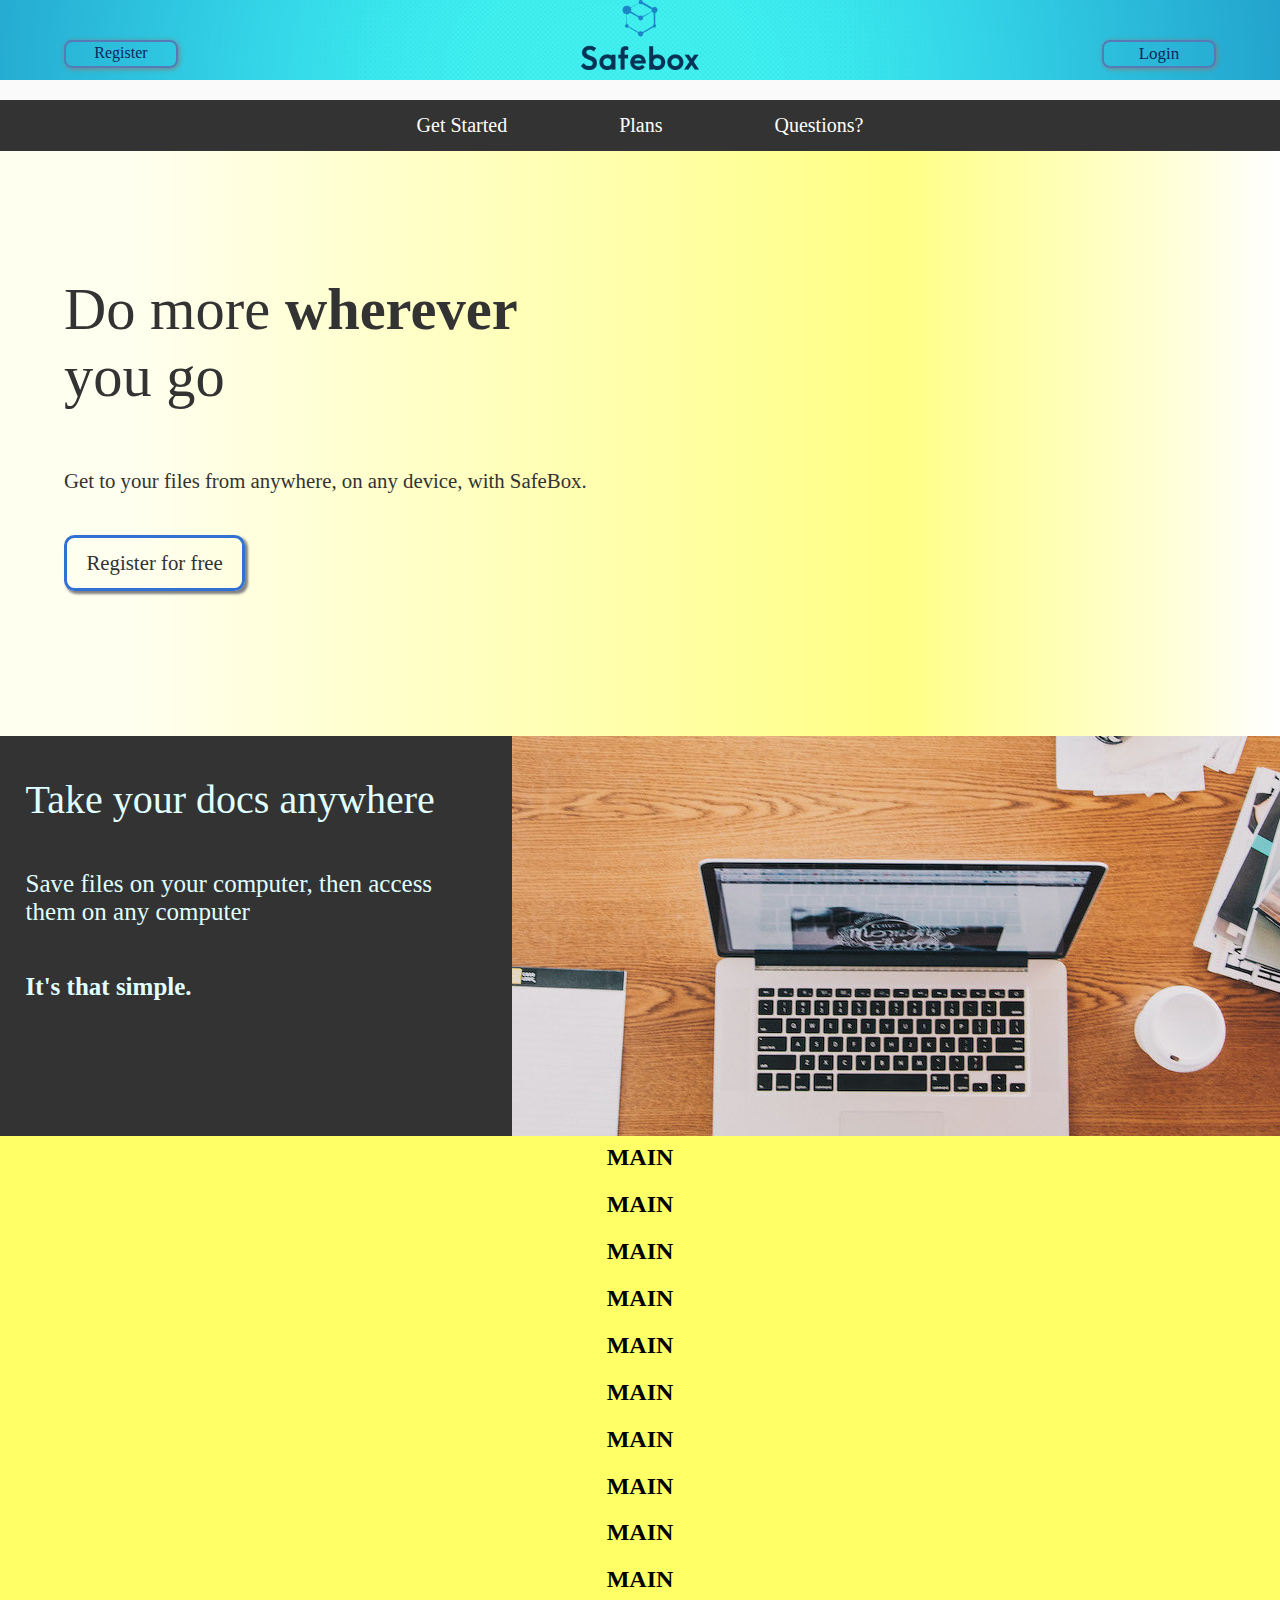
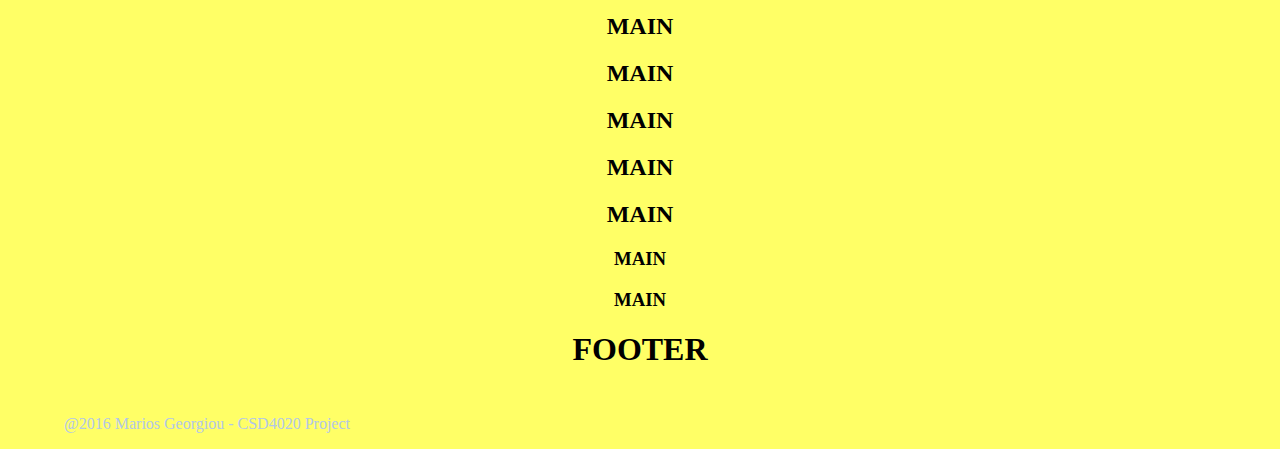
==== index.html @ f37e0d62 "Main, extrenal css & js" ====
<html>
    <head>
        <title>Mybox - Files anywhere</title>
        <link rel="stylesheet" type="text/css" href="mystyle.css">
        <script src="myscripts.js"></script> 
    </head>
    <body>
        <div id="wrapper">
            <div id="header">
                <div class="header-inner-container">
                    <div>
                        <a href="#" ><p class="header_register">Register</p></a>
                        <img src="/images/LogoV.png" class="header_logo" id="logochange">
                        <a href="#" ><p class="header_login">Login</p></a>
                    </div>
                    
                </div>
            </div>
            <div id="navmenu">
                <div class="navmenu-inner-container">
                    <ul>
                      <li><a href="#">Get Started</a></li>
                      <li><a href="#">Plans</a></li>
                      <li><a href="#">Questions?</a></li>
                    </ul>
                </div>
                
            </div>
            <div id="main">
                <div class="main-getstarted">
                    <div class="main-inner-container">
                        <div class="main-getstarted-container">
                            <p class="main-getstarted-container-text"><br />Do more <strong>wherever</strong> <br /> you go</p>
                            <p>Get to your files from anywhere, on any device, with SafeBox.</p>
                            <p class= "main-getstarted-container-button"> Register for free</p>
                        </div>
                        
                    </div>
                </div>
                
                
                <div class="main-2nd-container_left">
                    <div class="main-2nd-inner-container">
                        <div class="main-inner-container">
                            <p class="main-2nd-container-text">Take your docs anywhere<br/><br/>
                                <span class="main-2nd-container-text-smaller">Save files on your computer, then access them on
                                any computer</span><br/><br/>
                                <span class="main-2nd-container-text-smaller" ><b>It's that simple.</b></span></p>
                        </div>
                    </div>
                </div>
                <div class="main-2nd-container_right">
                    <div class="main-inner-container">
                        
                    </div>
                </div>
                
                
                <h1>MAIN</h1>
                <h2>MAIN</h2>
                <h2>MAIN</h2>
                <h2>MAIN</h2>
                <h2>MAIN</h2>
                <h2>MAIN</h2>
                <h2>MAIN</h2>
                <h2>MAIN</h2>
                <h2>MAIN</h2>
                <h2>MAIN</h2>
                <h2>MAIN</h2>
                <h2>MAIN</h2>
                <h2>MAIN</h2>
                <h2>MAIN</h2>
                <h2>MAIN</h2>
                <h2>MAIN</h2>
                <h2>MAIN</h2>
                <h2>MAIN</h2>
                <h2>MAIN</h2>
                <h2>MAIN</h2>
                <h2>MAIN</h2>
                <h2>MAIN</h2>
                <h2>MAIN</h2>
                
                <div class="main-questions">
                    
                </div>
                
                <h3>MAIN</h3>
                <h3>MAIN</h3>
            </div>
            <footer id="footer">
                <h1>FOOTER</h1>
            </footer>
            <div id="copyright-container">
                <div class="copyright-inner-container">
                    <p style="color: #b2c7e8;" >@2016 Marios Georgiou - CSD4020 Project</p>
                </div>
            </div>
        </div>
        
        
    </body>
</html>
---- mystyle.css ----
html, body {
                height: 100%;
                margin: 0;
                padding: 0;
                
            }
            #wrapper {
                margin: 0;
                padding: 0;
                min-height:100%;
                position:relative;
            }
            
            /* header CSS starts here */
            #header {
                display: block;
                background: url(/images/header.gif) no-repeat fixed center;
                background-size: auto;
                height: 80px;
                max-width: 100%;
                width: 100%;
                box-sizing: border-box;
                position:fixed;
                top:0px;
                z-index: 3;
            }
            .header-inner-container{
                max-width: 90%;
                margin-left: auto;
                margin-right: auto;
                margin: 0 auto;
                position: relative;
                text-align: center;
            }
            
            .header_logo {
                display: inline-block;
                height: 70px;
                max-width: 150px;
            }
            .header_master{
                top: 15px;
                right: 105px;
                bottom: 28px;
                left: 105px;
                position: absolute;
                width: auto;
                height: 32px;
                z-index: 3;
            }
            .header_login{
                display: inline-block;
                height: 20px;
                width: 80px;
                float: right;
                font-size: 17px;
                margin-top: 40px;
                color: 0d285b;
                border-style: solid;
                border-width: 2px;
                padding: 2px 15px;
                border-color: 567ab5;
                border-radius: 8px;
                box-shadow: 1px 1px 5px grey;
            }
            .header_login:hover{
                box-shadow: 0px 0px 20px grey;
            }
            .header_register{
                display: inline-block;
                height: 20px;
                width: 80px;
                float: left;
                margin-top: 40px;
                color: 0d285b;
                border-style: solid;
                border-width: 2px;
                padding: 2px 15px;
                border-color: 567ab5;
                border-radius: 8px;
                box-shadow: 1px 1px 5px grey;
            }
            .header_register:hover{
                box-shadow: 0px 0px 20px grey;
            }
            /* header CSS ends here */
            
            /* navigation menu CSS starts here */
            #navmenu {
                display: block;
                background: #fafafa;
                text-align: center;
                padding-top: 100px;
                z-index: -1;
            }
            .navmenu-inner-container{
                max-width: 100%;
                margin-left: auto;
                margin-right: auto;
                margin: 0 auto;
                position: relative;
                background-color: #333;
            }
            ul {
                display: inline-block;
                font-size: 20px;
                list-style-type:none;
                margin: 0;
                padding: 0;
                overflow: hidden;
                background-color: #333;
                text-align: center;
            }
            li {
                float:left;
            }
            li a {
                display: block;
                color: white;
                text-align: center;
                padding: 14px 56px;
                text-decoration: none;
            }

            li a:hover {
                background-color: #111;
            }
            /* navigation menu CSS ends here */
            
            /* main CSS starts here */
            #main {
                background: #ff6;
                text-align: center;
                min-height: 180px;
                padding-bottom:120px;   /* Height of the footer+below footer */
            }
            .main-inner-container{
                width: 90%;
                margin: 0 auto;
                position: relative;
            }
            .main-getstarted{
                  width: 100%;
                  height: 450px;
                  zoom: 1.3;

                  background-image: url(/images/happy-man-laptop-rock.jpg) no-repeat fixed center;
                  background-image: -webkit-linear-gradient(left, 
                    rgba(255,255,255,0.9) 10%, 
                    rgba(255,255,255,0.2) 70%,
                    rgba(255,255,255,0.7) 90%,
                    rgba(255,255,255,1) 100%
                  ),
                  url(/images/happy-man-laptop-rock.jpg);
            }
            .main-getstarted-container{
                float: left;
                text-align: left;
                color: #333;
            }
            .main-getstarted-container-text{
                font-size: 45px;
                font-family: "Times New Roman", Times, serif;
            }
            .main-getstarted-container-button{
                float:left;
                border-style: solid;
                padding: 10px 15px;
                border-color: 3370d4;
                text-decoration-color: 3370d4;
                border-radius: 8px;
                box-shadow: 2px 2px 2px grey;
            }
            .main-getstarted-container-button:hover{
                background-color: 8bace2;
                box-shadow: 5px 5px 2px grey;
                
            }
            .main-2nd-container_left{
                float: left;
                position: absolute;
                width: 40%;
                height: 400px;
                background-color: #333;
                z-index: 2;
            }
            .main-2nd-container_right{
                position: absolute;
                width: 100%;
                height: 400px;
                background-image: url("/images/designerdesk-27-copy.jpg");
                background-repeat: no-repeat;
                background-position: right; 
                z-index: 1;
            }
            .main-2nd-container-text{
                font-size: 40px;
                font-family: "Times New Roman", Times, serif;
                color: lightcyan;
                float: left;
                text-align: left;
            }
            .main-2nd-container-text-smaller{
                font-size: 25px;
            }
            
            
            
            
            
            
            /* main CSS ends here */
            
            /* footer CSS starts here */
            #footer {
                background: url(/images/footer.gif) fixed center;
                display: block;
                text-align: center;
                position: absolute;
                bottom:0;
                width:100%;
                height:90px;
                margin-bottom: 50px;
            }
            #copyright-container{
                background: url(/images/footer_30px.gif) fixed center;
                bottom: 0;
                position: absolute;
                width: 100%;
            }
            .copyright-inner-container {
                width: 90%;
                margin: 0 auto;
                position: relative;
            }
            
            /* footer CSS ends here */
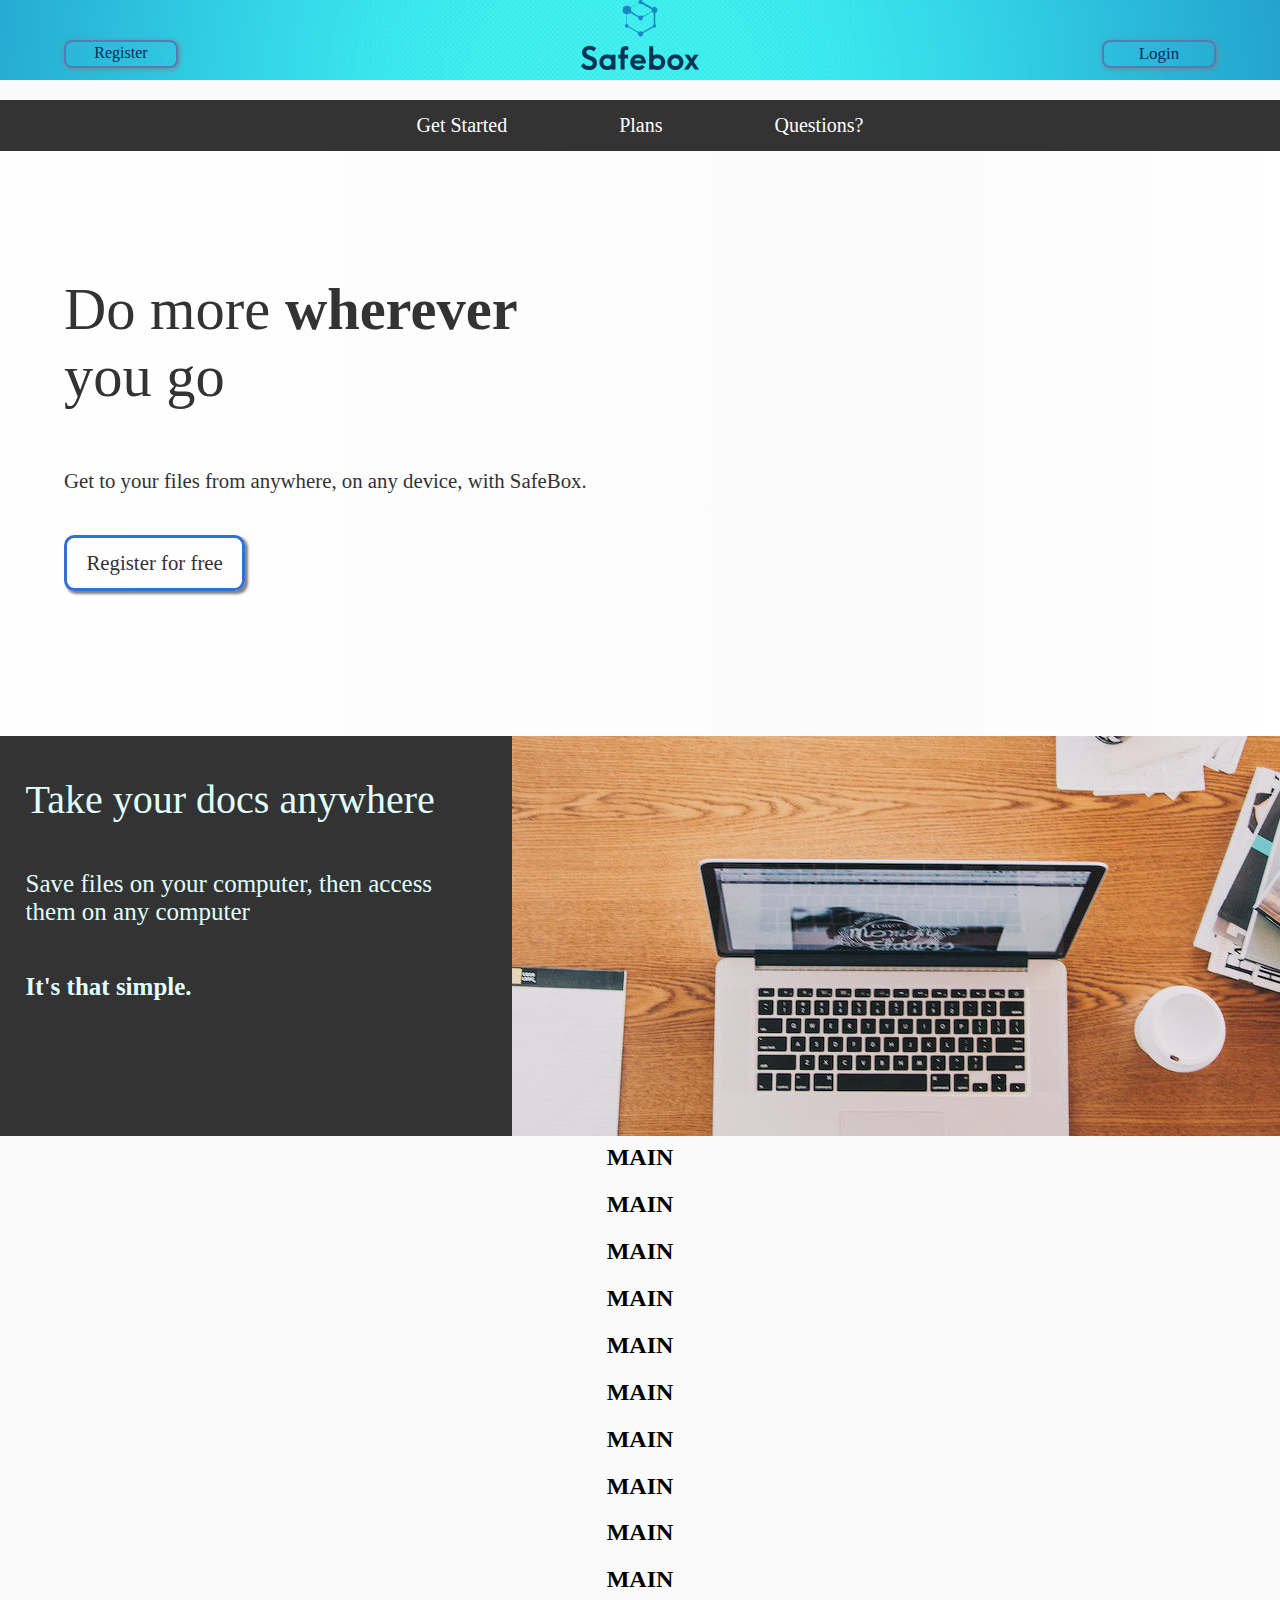
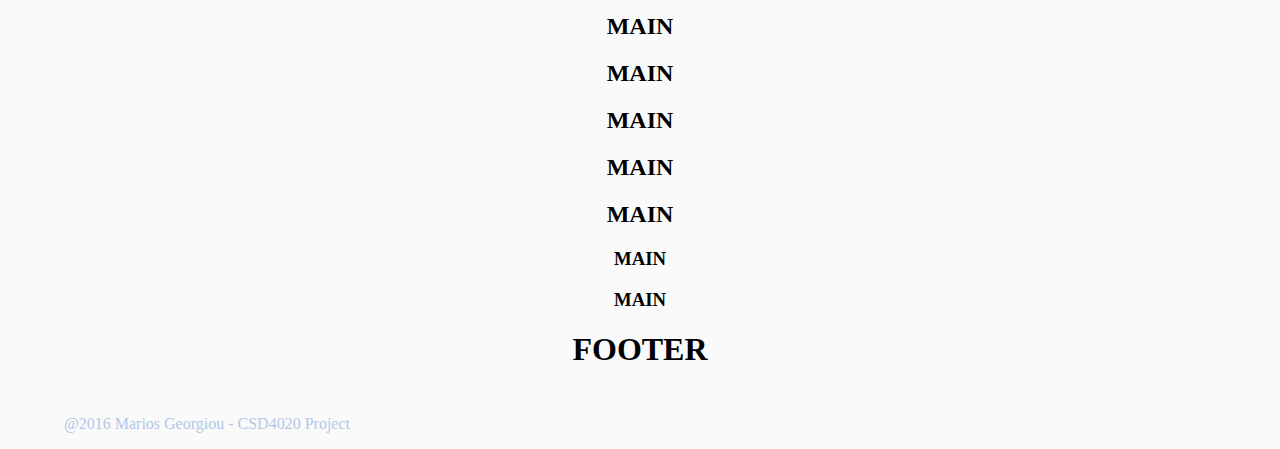
==== commit 028a06c9: "Register + login page Version1 done" ====
--- a/index.html
+++ b/index.html
@@ -9,9 +9,9 @@
             <div id="header">
                 <div class="header-inner-container">
                     <div>
-                        <a href="#" ><p class="header_register">Register</p></a>
-                        <img src="/images/LogoV.png" class="header_logo" id="logochange">
-                        <a href="#" ><p class="header_login">Login</p></a>
+                        <a href="register.html" ><p class="header_register">Register</p></a>
+                        <a href="index.html"><img src="/images/LogoV.png" class="header_logo" id="logochange"></a>
+                        <a href="login.html" ><p class="header_login">Login</p></a>
                     </div>
                     
                 </div>
@@ -19,7 +19,7 @@
             <div id="navmenu">
                 <div class="navmenu-inner-container">
                     <ul>
-                      <li><a href="#">Get Started</a></li>
+                      <li><a href="#get-started">Get Started</a></li>
                       <li><a href="#">Plans</a></li>
                       <li><a href="#">Questions?</a></li>
                     </ul>
@@ -32,7 +32,7 @@
                         <div class="main-getstarted-container">
                             <p class="main-getstarted-container-text"><br />Do more <strong>wherever</strong> <br /> you go</p>
                             <p>Get to your files from anywhere, on any device, with SafeBox.</p>
-                            <p class= "main-getstarted-container-button"> Register for free</p>
+                            <p class= "main-getstarted-container-button" id="get-started"> Register for free</p>
                         </div>
                         
                     </div>
@@ -42,7 +42,7 @@
                 <div class="main-2nd-container_left">
                     <div class="main-2nd-inner-container">
                         <div class="main-inner-container">
-                            <p class="main-2nd-container-text">Take your docs anywhere<br/><br/>
+                            <p class="main-2nd-container-text" >Take your docs anywhere<br/><br/>
                                 <span class="main-2nd-container-text-smaller">Save files on your computer, then access them on
                                 any computer</span><br/><br/>
                                 <span class="main-2nd-container-text-smaller" ><b>It's that simple.</b></span></p>
--- a/mystyle.css
+++ b/mystyle.css
@@ -1,3 +1,8 @@
+/*Index*/
+
+
+
+
 
             html, body {
                 height: 100%;
@@ -130,7 +135,7 @@
             
             /* main CSS starts here */
             #main {
-                background: #ff6;
+                background: #fafafa;
                 text-align: center;
                 min-height: 180px;
                 padding-bottom:120px;   /* Height of the footer+below footer */
@@ -238,3 +243,83 @@
             /* footer CSS ends here */
             
             
+
+
+
+
+
+/*LOGIN */
+            .login-getstarted{
+                  width: 100%;
+                  height: 450px;
+                
+            }
+            .login-inner-container{
+                width: 45%;
+                height: 90%;
+                margin: 0 auto;
+                position: relative;
+                background-color: #fafafa;
+                padding-top: 100px;
+            }
+.login-inner-container-inside{
+    width: 100%;
+    height: 60%;
+    background-color: #ebeaea;
+    padding-left: 20px;
+    padding-top: 10px;
+}
+            .loginbox-container{
+                float:left;
+                text-align:left;
+                color: #333;
+                font-size: 30px;
+            }
+        .loginbox-form-container{
+                float:left;
+                text-align:left;
+                color: #333;
+                font-size: 20px;
+            padding-top: 90px;
+            }
+.give-me-space{
+    margin-right: 20px;
+    margin-bottom: 20px;
+}
+
+
+
+/* REGISTER */
+            .register-getstarted{
+                  width: 100%;
+                  height: 550px;
+                
+            }
+            .register-inner-container{
+                width: 45%;
+                height: 90%;
+                margin: 0 auto;
+                position: relative;
+                background-color: #fafafa;
+                padding-top: 100px;
+            }
+            .register-inner-container-inside{
+                width: 100%;
+                height: 70%;
+                background-color: #ebeaea;
+                padding-left: 20px;
+                padding-top: 10px;
+            }
+            .registerbox-container{
+                float:left;
+                text-align:left;
+                color: #333;
+                font-size: 30px;
+            }
+            .loginbox-form-container{
+                float:left;
+                text-align:left;
+                color: #333;
+                font-size: 20px;
+                padding-top: 90px;
+            }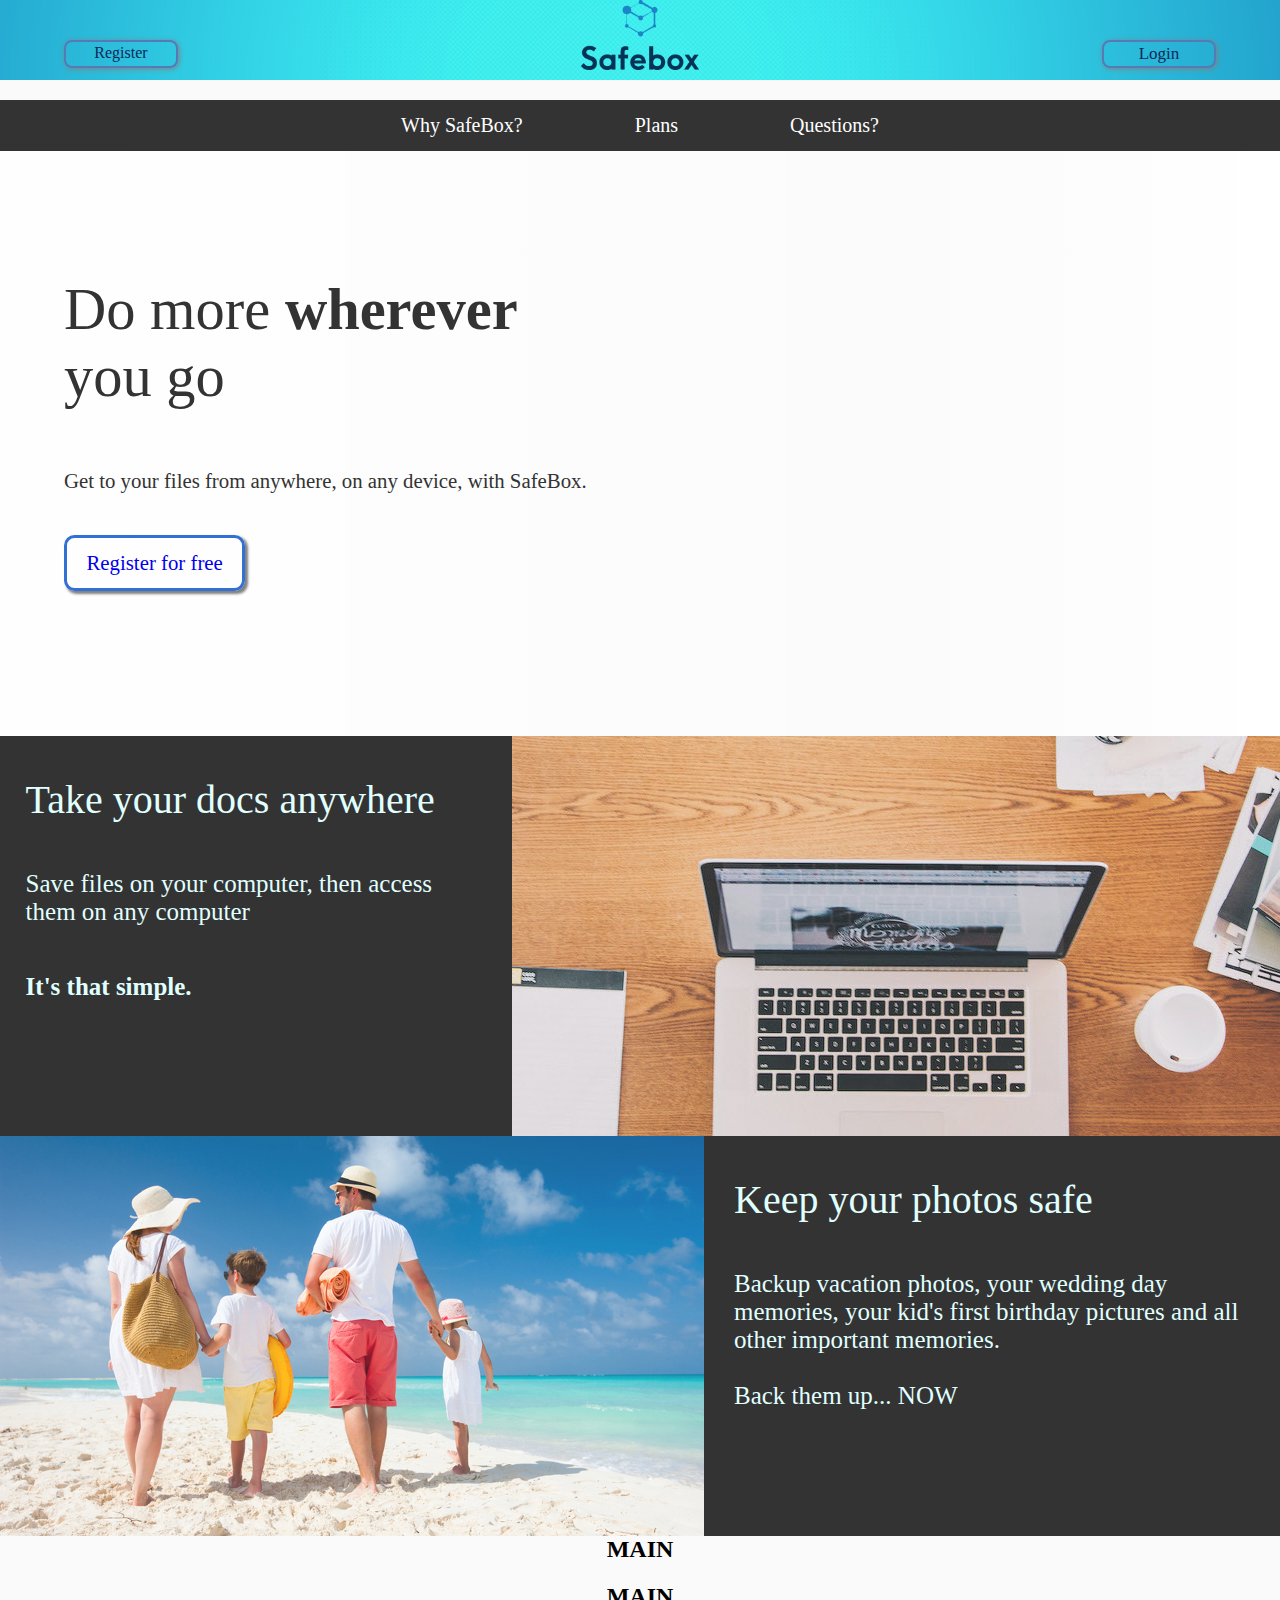
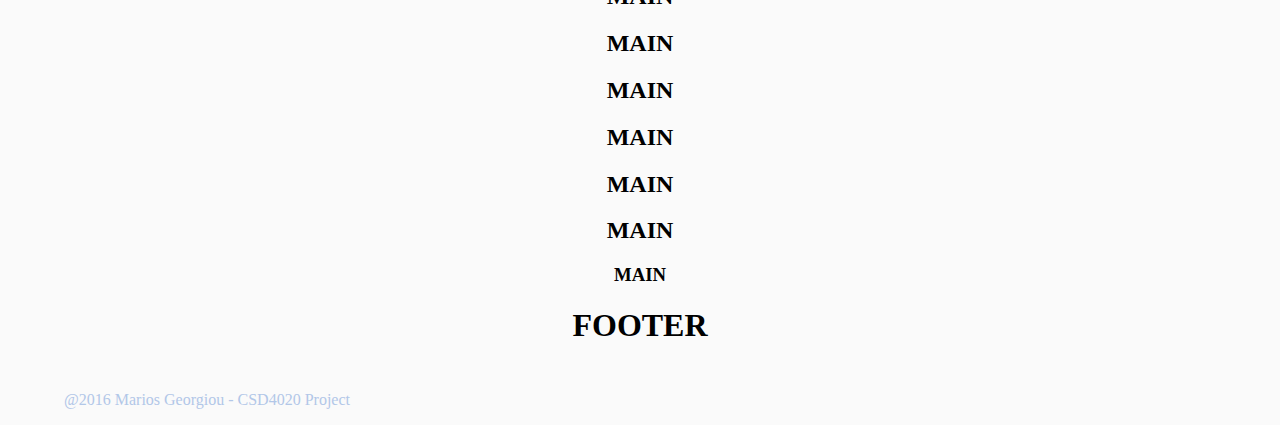
==== commit 1bca201d: "Smooth Scrolling when selecting links" ====
--- a/index.html
+++ b/index.html
@@ -3,6 +3,33 @@
         <title>Mybox - Files anywhere</title>
         <link rel="stylesheet" type="text/css" href="mystyle.css">
         <script src="myscripts.js"></script> 
+        <script src="https://ajax.googleapis.com/ajax/libs/jquery/3.1.1/jquery.min.js"></script>
+        <script>
+        $(document).ready(function(){
+          // Add smooth scrolling to all links
+          $("a").on('click', function(event) {
+
+            // Make sure this.hash has a value before overriding default behavior
+            if (this.hash !== "") {
+              // Prevent default anchor click behavior
+              event.preventDefault();
+
+              // Store hash
+              var hash = this.hash;
+
+              // Using jQuery's animate() method to add smooth page scroll
+              // The optional number (800) specifies the number of milliseconds it takes to scroll to the specified area
+              $('html, body').animate({
+                scrollTop: $(hash).offset().top
+              }, 800, function(){
+
+                // Add hash (#) to URL when done scrolling (default click behavior)
+                window.location.hash = hash;
+              });
+            } // End if
+          });
+        });
+        </script>
     </head>
     <body>
         <div id="wrapper">
@@ -19,7 +46,7 @@
             <div id="navmenu">
                 <div class="navmenu-inner-container">
                     <ul>
-                      <li><a href="#get-started">Get Started</a></li>
+                      <li><a href="#get-started">Why SafeBox?</a></li>
                       <li><a href="#">Plans</a></li>
                       <li><a href="#">Questions?</a></li>
                     </ul>
@@ -32,7 +59,7 @@
                         <div class="main-getstarted-container">
                             <p class="main-getstarted-container-text"><br />Do more <strong>wherever</strong> <br /> you go</p>
                             <p>Get to your files from anywhere, on any device, with SafeBox.</p>
-                            <p class= "main-getstarted-container-button" id="get-started"> Register for free</p>
+                            <a href="register.html"> <p class= "main-getstarted-container-button"> Register for free</p><br/><br/><br/><br/><br/><br/><br/><br/><br/ id="get-started"></a>
                         </div>
                         
                     </div>
@@ -43,35 +70,31 @@
                     <div class="main-2nd-inner-container">
                         <div class="main-inner-container">
                             <p class="main-2nd-container-text" >Take your docs anywhere<br/><br/>
-                                <span class="main-2nd-container-text-smaller">Save files on your computer, then access them on
+                                <span class="main-text-smaller">Save files on your computer, then access them on
                                 any computer</span><br/><br/>
-                                <span class="main-2nd-container-text-smaller" ><b>It's that simple.</b></span></p>
+                                <span class="main-text-smaller" ><b>It's that simple.</b></span></p>
                         </div>
                     </div>
                 </div>
-                <div class="main-2nd-container_right">
-                    <div class="main-inner-container">
-                        
+                <div class="main-2nd-container_image">
+                </div>
+                
+                <div class="main-3rd-container_text">
+                    
+                    <div class="main-3rd-container_image"> 
                     </div>
+                    <div class="space">
+                    </div>
+                    <p class="main-3rd-container-text">Keep your photos safe<br/><br/><span class="main-text-smaller">Backup vacation photos, your wedding day memories, your kid's first birthday pictures and all other important memories.<br/><br/> Back them up... NOW</span><br/><br/> </p>
                 </div>
                 
                 
-                <h1>MAIN</h1>
-                <h2>MAIN</h2>
-                <h2>MAIN</h2>
-                <h2>MAIN</h2>
-                <h2>MAIN</h2>
-                <h2>MAIN</h2>
-                <h2>MAIN</h2>
-                <h2>MAIN</h2>
-                <h2>MAIN</h2>
-                <h2>MAIN</h2>
-                <h2>MAIN</h2>
-                <h2>MAIN</h2>
-                <h2>MAIN</h2>
-                <h2>MAIN</h2>
-                <h2>MAIN</h2>
-                <h2>MAIN</h2>
+                
+                
+                
+                
+
+
                 <h2>MAIN</h2>
                 <h2>MAIN</h2>
                 <h2>MAIN</h2>
@@ -85,7 +108,7 @@
                 </div>
                 
                 <h3>MAIN</h3>
-                <h3>MAIN</h3>
+                <h3></h3>
             </div>
             <footer id="footer">
                 <h1>FOOTER</h1>
--- a/mystyle.css
+++ b/mystyle.css
@@ -139,6 +139,7 @@
                 text-align: center;
                 min-height: 180px;
                 padding-bottom:120px;   /* Height of the footer+below footer */
+                
             }
             .main-inner-container{
                 width: 90%;
@@ -183,18 +184,25 @@
                 
             }
             .main-2nd-container_left{
-                float: left;
-                position: absolute;
+                display: block;
+                float: left;
+                position: relative;
                 width: 40%;
                 height: 400px;
                 background-color: #333;
                 z-index: 2;
             }
-            .main-2nd-container_right{
-                position: absolute;
+            .main-2nd-container_image{
+                display: block;
+                position: relative;
                 width: 100%;
                 height: 400px;
                 background-image: url("/images/designerdesk-27-copy.jpg");
+                background-image: -webkit-linear-gradient(left, 
+                    rgba(255,255,255,0.1) 10%, 
+                    rgba(255,255,255,0.1) 90%
+                  ),
+                  url(/images/designerdesk-27-copy.jpg);
                 background-repeat: no-repeat;
                 background-position: right; 
                 z-index: 1;
@@ -206,10 +214,51 @@
                 float: left;
                 text-align: left;
             }
-            .main-2nd-container-text-smaller{
+            .main-text-smaller{
                 font-size: 25px;
             }
-            
+
+
+            .main-3rd-container_text{
+                display: block;
+                position: relative;
+                float: left;
+                width: 100%;
+                height: 400px;
+                background-color: #333;
+                background-position: right; 
+                z-index: 3;
+            }
+            .main-3rd-container_image{
+                display: block;
+                position: relative;
+                width: 55%;
+                height: 400px;
+                float:left;
+                background-image: url("/images/family-vacation.jpg");
+                background-image: -webkit-linear-gradient(left, 
+                    rgba(255,255,255,0.1) 10%, 
+                    rgba(255,255,255,0.1) 80%
+                  ),
+                  url(/images/family-vacation.jpg);
+                background-repeat: no-repeat;
+                z-index: 1;
+            }
+            .space{
+                height: 400px;
+                width: 50px;
+                background-color: #333;
+                position: relative;
+                float: left;
+                width: 30px;
+            }
+            .main-3rd-container-text{
+                font-size: 40px;
+                font-family: "Times New Roman", Times, serif;
+                color: lightcyan;
+                text-align: left;
+                padding-right: 40px;
+            }
             
             
             
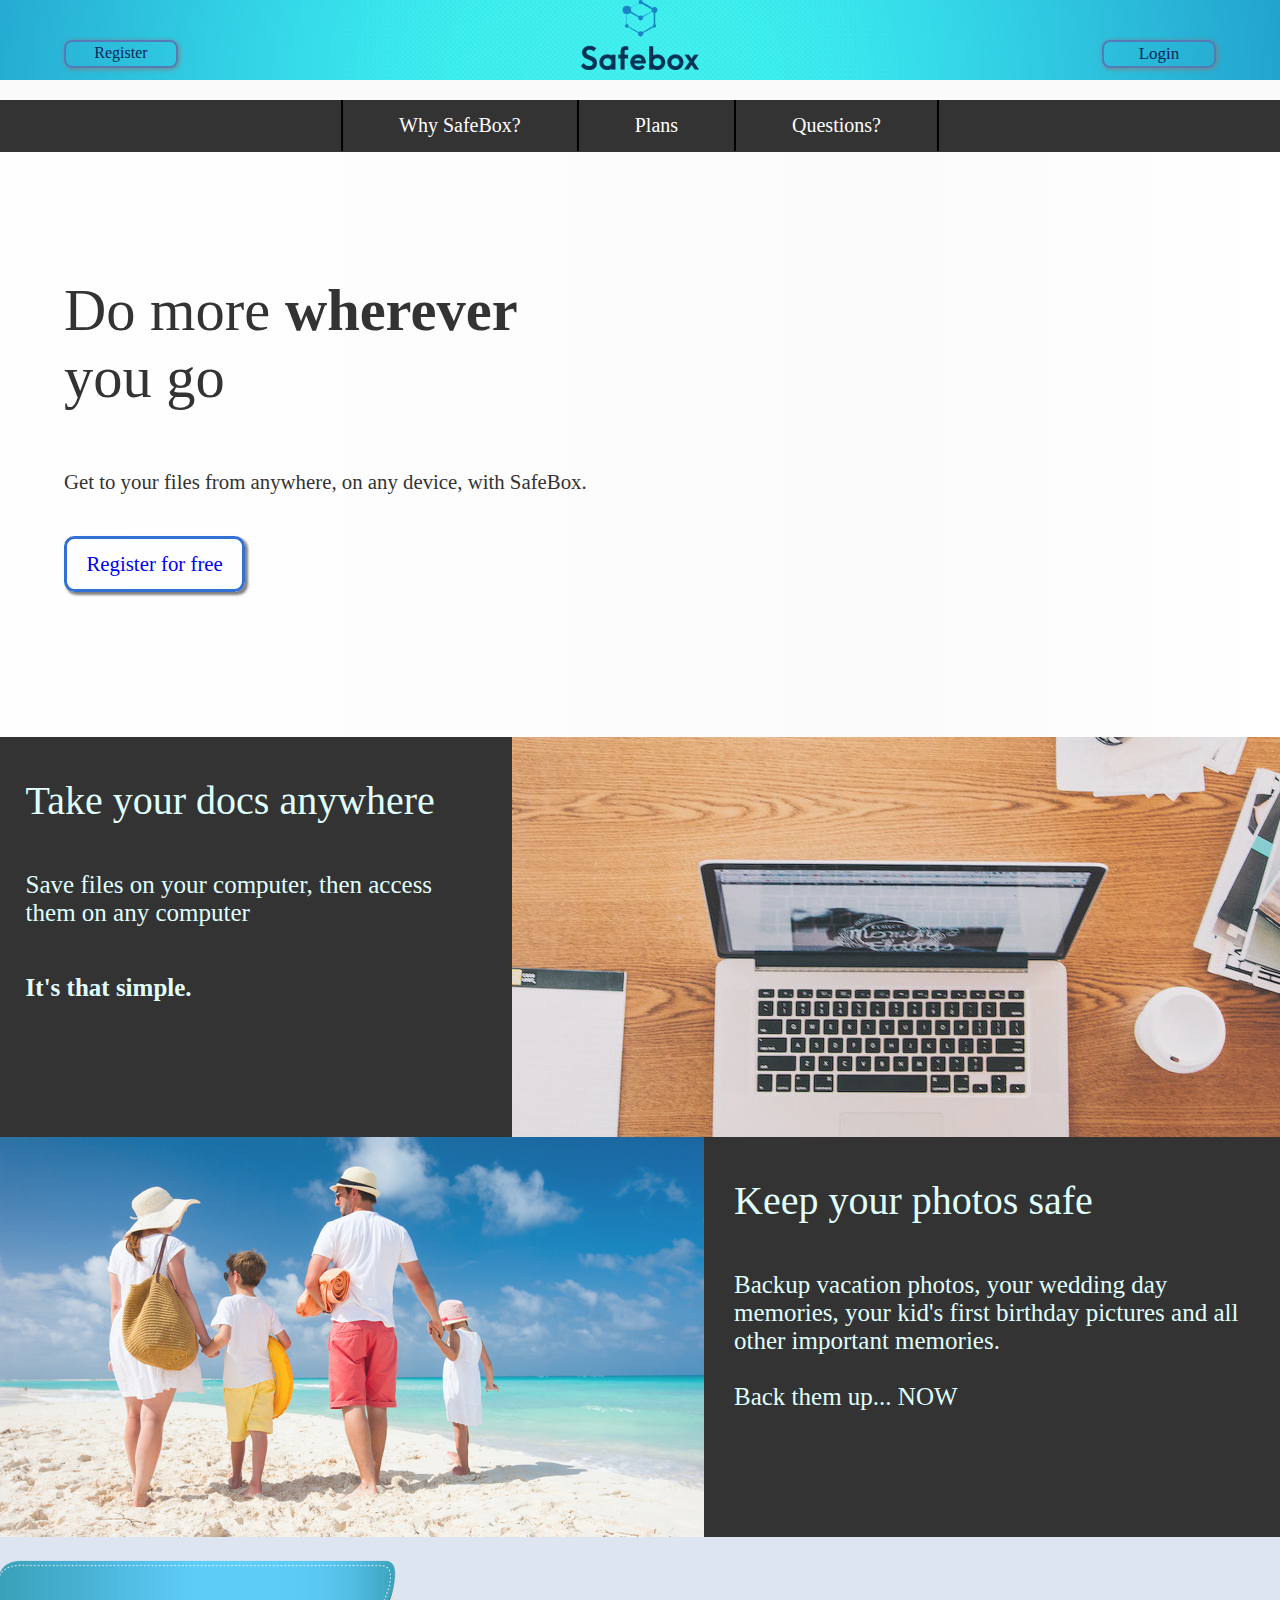
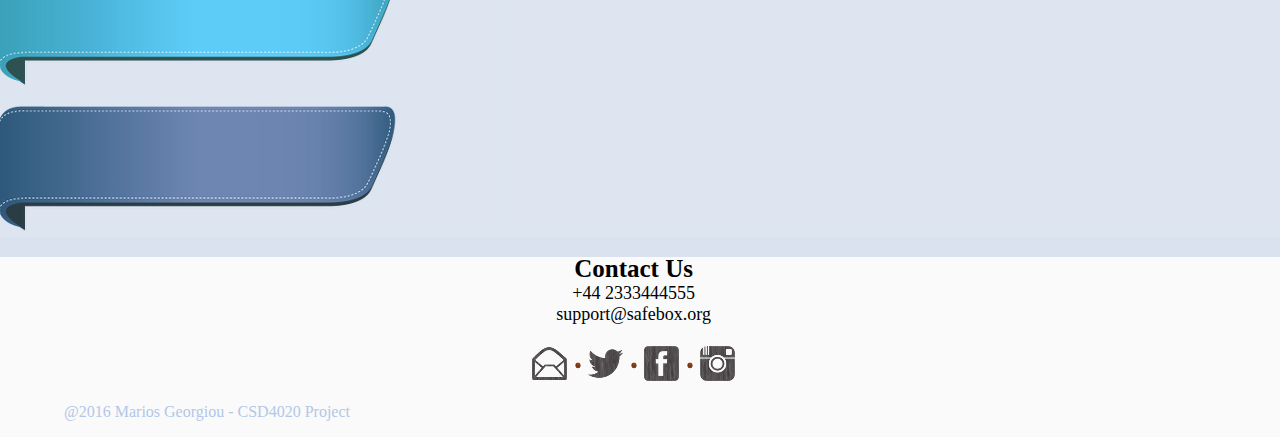
==== commit 6f138221: "Footer is done, login and registration" ====
--- a/index.html
+++ b/index.html
@@ -1,6 +1,7 @@
 <html>
     <head>
         <title>Mybox - Files anywhere</title>
+        <link rel="icon" href="favicon.ico" type="image/x-icon">
         <link rel="stylesheet" type="text/css" href="mystyle.css">
         <script src="myscripts.js"></script> 
         <script src="https://ajax.googleapis.com/ajax/libs/jquery/3.1.1/jquery.min.js"></script>
@@ -37,7 +38,7 @@
                 <div class="header-inner-container">
                     <div>
                         <a href="register.html" ><p class="header_register">Register</p></a>
-                        <a href="index.html"><img src="/images/LogoV.png" class="header_logo" id="logochange"></a>
+                        <a href="index.html"><img src="images/LogoV.png" class="header_logo" id="logochange"></a>
                         <a href="login.html" ><p class="header_login">Login</p></a>
                     </div>
                     
@@ -48,7 +49,7 @@
                     <ul>
                       <li><a href="#get-started">Why SafeBox?</a></li>
                       <li><a href="#">Plans</a></li>
-                      <li><a href="#">Questions?</a></li>
+                      <li><a href="#contactus">Questions?</a></li>
                     </ul>
                 </div>
                 
@@ -66,7 +67,7 @@
                 </div>
                 
                 
-                <div class="main-2nd-container_left">
+                <div id="main-container-leftText-rightImage">
                     <div class="main-2nd-inner-container">
                         <div class="main-inner-container">
                             <p class="main-2nd-container-text" >Take your docs anywhere<br/><br/>
@@ -88,30 +89,19 @@
                     <p class="main-3rd-container-text">Keep your photos safe<br/><br/><span class="main-text-smaller">Backup vacation photos, your wedding day memories, your kid's first birthday pictures and all other important memories.<br/><br/> Back them up... NOW</span><br/><br/> </p>
                 </div>
                 
+                <div class="main-4th-background">
+                    <div class="main-4th-container">
+                
+                    </div>
+                </div>
                 
                 
-                
-                
-                
-
-
-                <h2>MAIN</h2>
-                <h2>MAIN</h2>
-                <h2>MAIN</h2>
-                <h2>MAIN</h2>
-                <h2>MAIN</h2>
-                <h2>MAIN</h2>
-                <h2>MAIN</h2>
-                
-                <div class="main-questions">
-                    
-                </div>
-                
-                <h3>MAIN</h3>
-                <h3></h3>
             </div>
             <footer id="footer">
-                <h1>FOOTER</h1>
+                <p class="footer-content"></p>
+                <p class="footer-content"><b id="contactus">Contact Us</b>
+                    <br>+44 2333444555<br>support@safebox.org<br><br> <img src="images/email-xxl.png" height="35px" width="35px"> <img src="images/dotsmall.png" class="dot" height="30px" width="12px"> <img src="images/twitter-xxl.png" height="35px" width="35px"> <img src="images/dotsmall.png" class="dot" height="30px" width="12px"> <img src="images/facebook-3-xxl.png" height="35px" width="35px"> <img src="images/dotsmall.png" class="dot" height="30px" width="12px"> <img src="images/instagram-xxl.png" height="35px" width="35px"> </p>
+                <p class="footer-content"></p>
             </footer>
             <div id="copyright-container">
                 <div class="copyright-inner-container">
--- a/mystyle.css
+++ b/mystyle.css
@@ -1,14 +1,10 @@
 /*Index*/
-
-
-
-
 
             html, body {
                 height: 100%;
                 margin: 0;
                 padding: 0;
-                
+                background-color: #fafafa;
             }
             #wrapper {
                 margin: 0;
@@ -16,11 +12,14 @@
                 min-height:100%;
                 position:relative;
             }
-            
-            /* header CSS starts here */
+           
+
+
+
+/* header CSS starts here */
             #header {
                 display: block;
-                background: url(/images/header.gif) no-repeat fixed center;
+                background: url(images/header.gif) no-repeat fixed center;
                 background-size: auto;
                 height: 80px;
                 max-width: 100%;
@@ -85,13 +84,18 @@
                 border-color: 567ab5;
                 border-radius: 8px;
                 box-shadow: 1px 1px 5px grey;
+                
             }
             .header_register:hover{
                 box-shadow: 0px 0px 20px grey;
             }
-            /* header CSS ends here */
-            
-            /* navigation menu CSS starts here */
+/* header CSS ends here */
+            
+
+
+
+
+/* navigation menu CSS starts here */
             #navmenu {
                 display: block;
                 background: #fafafa;
@@ -106,6 +110,7 @@
                 margin: 0 auto;
                 position: relative;
                 background-color: #333;
+                height: 52px;
             }
             ul {
                 display: inline-block;
@@ -126,19 +131,27 @@
                 text-align: center;
                 padding: 14px 56px;
                 text-decoration: none;
-            }
-
+                border-left: solid 2px black;
+            }
+            li:last-child  a{
+                border-right: solid 2px black;
+            }
             li a:hover {
                 background-color: #111;
-            }
-            /* navigation menu CSS ends here */
-            
-            /* main CSS starts here */
+                font: bolt;
+            }
+/* navigation menu CSS ends here */
+            
+
+
+
+
+/* main CSS starts here */
             #main {
                 background: #fafafa;
                 text-align: center;
                 min-height: 180px;
-                padding-bottom:120px;   /* Height of the footer+below footer */
+                padding-bottom:180px;   /* Height of the footer+below footer */
                 
             }
             .main-inner-container{
@@ -151,14 +164,15 @@
                   height: 450px;
                   zoom: 1.3;
 
-                  background-image: url(/images/happy-man-laptop-rock.jpg) no-repeat fixed center;
+                  background-image: url(images/happy-man-laptop-rock.jpg) fixed center;
+                background-repeat: no-repeat;
                   background-image: -webkit-linear-gradient(left, 
                     rgba(255,255,255,0.9) 10%, 
                     rgba(255,255,255,0.2) 70%,
                     rgba(255,255,255,0.7) 90%,
                     rgba(255,255,255,1) 100%
                   ),
-                  url(/images/happy-man-laptop-rock.jpg);
+                  url(images/happy-man-laptop-rock.jpg);
             }
             .main-getstarted-container{
                 float: left;
@@ -183,10 +197,10 @@
                 box-shadow: 5px 5px 2px grey;
                 
             }
-            .main-2nd-container_left{
-                display: block;
-                float: left;
-                position: relative;
+            #main-container-leftText-rightImage{
+                display: block;
+                float: left;
+                position: absolute;
                 width: 40%;
                 height: 400px;
                 background-color: #333;
@@ -197,12 +211,12 @@
                 position: relative;
                 width: 100%;
                 height: 400px;
-                background-image: url("/images/designerdesk-27-copy.jpg");
+                background-image: url("images/designerdesk-27-copy.jpg");
                 background-image: -webkit-linear-gradient(left, 
                     rgba(255,255,255,0.1) 10%, 
                     rgba(255,255,255,0.1) 90%
                   ),
-                  url(/images/designerdesk-27-copy.jpg);
+                  url(images/designerdesk-27-copy.jpg);
                 background-repeat: no-repeat;
                 background-position: right; 
                 z-index: 1;
@@ -227,7 +241,7 @@
                 height: 400px;
                 background-color: #333;
                 background-position: right; 
-                z-index: 3;
+                z-index: 1;
             }
             .main-3rd-container_image{
                 display: block;
@@ -235,18 +249,19 @@
                 width: 55%;
                 height: 400px;
                 float:left;
-                background-image: url("/images/family-vacation.jpg");
+                background-image: url("images/family-vacation.jpg");
                 background-image: -webkit-linear-gradient(left, 
                     rgba(255,255,255,0.1) 10%, 
                     rgba(255,255,255,0.1) 80%
                   ),
-                  url(/images/family-vacation.jpg);
+                  url(images/family-vacation.jpg);
                 background-repeat: no-repeat;
                 z-index: 1;
             }
             .space{
                 height: 400px;
                 width: 50px;
+                position: relative;
                 background-color: #333;
                 position: relative;
                 float: left;
@@ -254,31 +269,58 @@
             }
             .main-3rd-container-text{
                 font-size: 40px;
+                position: relative;
                 font-family: "Times New Roman", Times, serif;
                 color: lightcyan;
                 text-align: left;
                 padding-right: 40px;
             }
-            
-            
-            
-            
-            
-            /* main CSS ends here */
-            
-            /* footer CSS starts here */
+            .main-4th-background{
+                padding-top: 400px;
+                width: 100%;
+                height: 320px;
+                position:relative;
+                background-color:#dae2ef; 
+            }       
+.main-4th-container{
+                display: block;
+                position: relative;
+                width: 100%;
+                height: 300px;
+                float:left;
+                background-image: url("ribbon.png");
+                background-image: -webkit-linear-gradient(left, 
+                    rgba(255,255,255,0.1) 10%, 
+                    rgba(255,255,255,0.1) 80%
+                  ),
+                  url(ribbon.png);
+                background-repeat: no-repeat;
+                z-index: 1;
+}
+/* main CSS ends here */
+            
+
+
+
+/* footer CSS starts here */
             #footer {
-                background: url(/images/footer.gif) fixed center;
+                background: url(images/footer.gif) fixed center;
                 display: block;
                 text-align: center;
                 position: absolute;
                 bottom:0;
                 width:100%;
-                height:90px;
+                height:150px;
                 margin-bottom: 50px;
             }
+            .footer-content{
+                float:left;
+                width: 33%;
+                font-size: 18px;
+                
+            }
             #copyright-container{
-                background: url(/images/footer_30px.gif) fixed center;
+                background: url(images/footer_30px.gif) fixed center;
                 bottom: 0;
                 position: absolute;
                 width: 100%;
@@ -288,8 +330,13 @@
                 margin: 0 auto;
                 position: relative;
             }
-            
-            /* footer CSS ends here */
+            .dot{
+                vertical-align: middle;
+            }
+            #contactus{
+                font-size: 25px;
+            }
+/* footer CSS ends here */
             
             
 
@@ -301,41 +348,35 @@
             .login-getstarted{
                   width: 100%;
                   height: 450px;
-                
             }
             .login-inner-container{
-                width: 45%;
-                height: 90%;
-                margin: 0 auto;
-                position: relative;
-                background-color: #fafafa;
-                padding-top: 100px;
-            }
-.login-inner-container-inside{
-    width: 100%;
-    height: 60%;
-    background-color: #ebeaea;
+                width: 450px;
+                height: 300px;
+                margin: 0 auto;
+                margin-top: 80px;
+                background-color: #ebeaea;
+                border-radius: 4px;
+                text-align: center;
+                padding-top: 10px;
+                font-size: 28px;
+            }
+.login-inner-container input{
+    height: 40px;
+    width: 320px;
+    font-size: 18px;
+    margin-bottom: 15px;
     padding-left: 20px;
-    padding-top: 10px;
 }
-            .loginbox-container{
-                float:left;
-                text-align:left;
-                color: #333;
-                font-size: 30px;
-            }
-        .loginbox-form-container{
-                float:left;
-                text-align:left;
-                color: #333;
-                font-size: 20px;
-            padding-top: 90px;
-            }
-.give-me-space{
-    margin-right: 20px;
-    margin-bottom: 20px;
+.login-inner-container input[type="submit"]{
+    margin-top: 10px;
+    height: 40px;
+    width: 100px;
+    padding: 0px;
+    background-color: #2ecc71;
+    border-radius: 4px;
+    border: none;
+    border-bottom: 4px solid #27AE60;
 }
-
 
 
 /* REGISTER */
@@ -345,30 +386,63 @@
                 
             }
             .register-inner-container{
-                width: 45%;
-                height: 90%;
-                margin: 0 auto;
-                position: relative;
-                background-color: #fafafa;
-                padding-top: 100px;
-            }
-            .register-inner-container-inside{
-                width: 100%;
-                height: 70%;
+                width: 450px;
+                height: 450px;
+                margin: 0 auto;
+                margin-top: 80px;
                 background-color: #ebeaea;
-                padding-left: 20px;
+                border-radius: 4px;
+                text-align: center;
                 padding-top: 10px;
-            }
-            .registerbox-container{
-                float:left;
-                text-align:left;
-                color: #333;
-                font-size: 30px;
-            }
+                font-size: 28px;
+            }
+.register-inner-container input{
+    height: 30px;
+    width: 320px;
+    font-size: 18px;
+    margin-bottom: 10px;
+    padding-left: 10px;
+}
+.register-inner-container input[type="submit"]{
+    margin-top: 10px;
+    height: 40px;
+    width: 150px;
+    padding: 0px;
+    background-color: #2ecc71;
+    border-radius: 4px;
+    border: none;
+    border-bottom: 4px solid #27AE60;
+    margin-left: 80px;
+}
+
             .loginbox-form-container{
-                float:left;
                 text-align:left;
                 color: #333;
                 font-size: 20px;
-                padding-top: 90px;
+                padding-top: 30px;
+                margin-left: 60px;
+                
+            }
+
+
+/* DASHBOARD */
+
+            /*navigation */
+            .dashnav_ul{
+                display: inline-block;
+                font-size: 21px;
+                list-style-type:none;
+                margin: 0;
+                padding: 0;
+                overflow: hidden;
+                background-color: #333;
+                
+            }
+            .dashnav_li {
+                display: block;
+                color: white;
+                padding: 14px 106px;
+                text-decoration: none;
+                float: left;
+                background-color: #111;
             }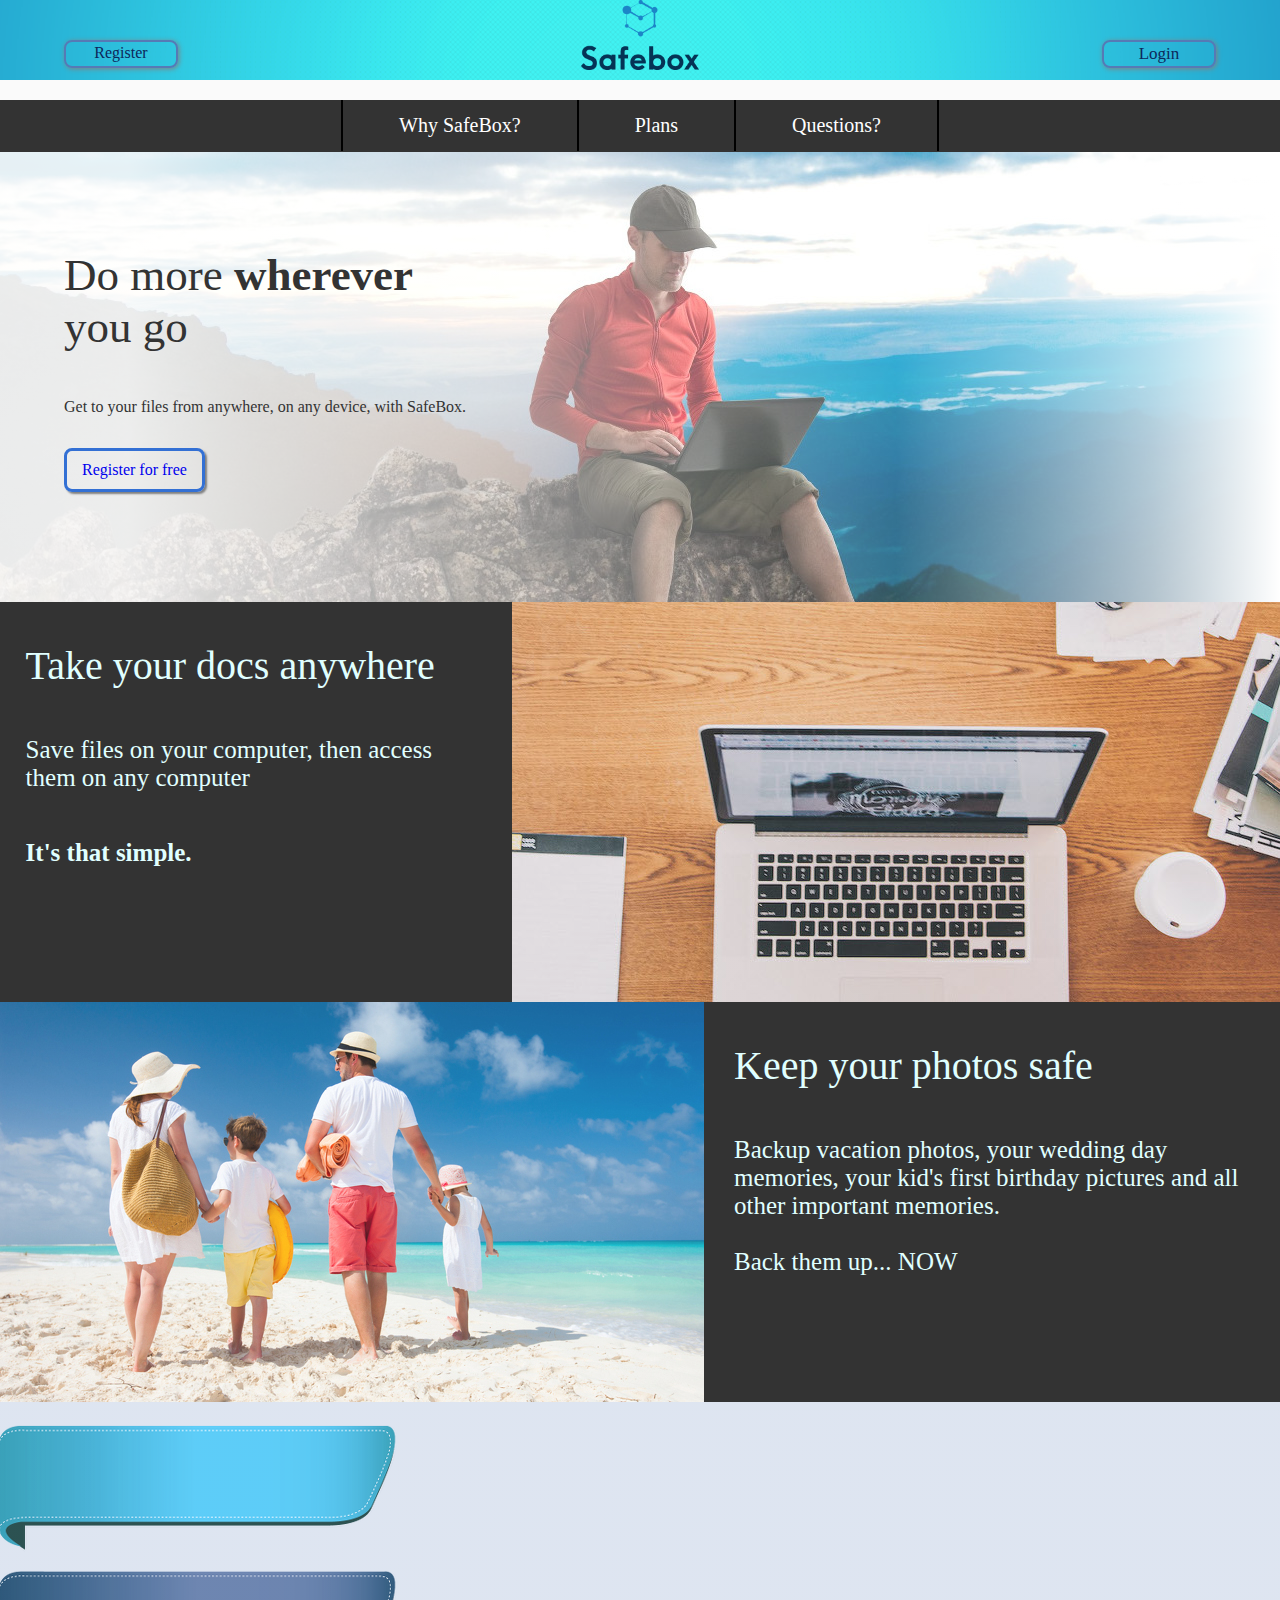
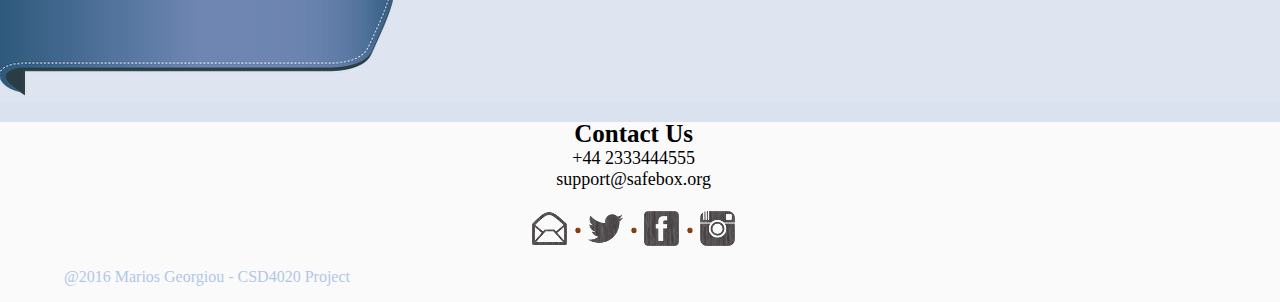
==== commit 033a5ec8: "Logout page, Change home image" ====
--- a/index.html
+++ b/index.html
@@ -37,9 +37,9 @@
             <div id="header">
                 <div class="header-inner-container">
                     <div>
-                        <a href="register.html" ><p class="header_register">Register</p></a>
+                        <a href="register.php" ><p class="header_register">Register</p></a>
                         <a href="index.html"><img src="images/LogoV.png" class="header_logo" id="logochange"></a>
-                        <a href="login.html" ><p class="header_login">Login</p></a>
+                        <a href="login.php" ><p class="header_login">Login</p></a>
                     </div>
                     
                 </div>
@@ -60,7 +60,7 @@
                         <div class="main-getstarted-container">
                             <p class="main-getstarted-container-text"><br />Do more <strong>wherever</strong> <br /> you go</p>
                             <p>Get to your files from anywhere, on any device, with SafeBox.</p>
-                            <a href="register.html"> <p class= "main-getstarted-container-button"> Register for free</p><br/><br/><br/><br/><br/><br/><br/><br/><br/ id="get-started"></a>
+                            <a href="register.php"> <p class= "main-getstarted-container-button"> Register for free</p><br/><br/><br/><br/><br/><br/><br/><br/><br/ id="get-started"></a>
                         </div>
                         
                     </div>
--- a/mystyle.css
+++ b/mystyle.css
@@ -162,9 +162,9 @@
             .main-getstarted{
                   width: 100%;
                   height: 450px;
-                  zoom: 1.3;
-
-                  background-image: url(images/happy-man-laptop-rock.jpg) fixed center;
+                
+
+                  background-image: url(images/main_image.jpeg) fixed center;
                 background-repeat: no-repeat;
                   background-image: -webkit-linear-gradient(left, 
                     rgba(255,255,255,0.9) 10%, 
@@ -172,7 +172,7 @@
                     rgba(255,255,255,0.7) 90%,
                     rgba(255,255,255,1) 100%
                   ),
-                  url(images/happy-man-laptop-rock.jpg);
+                  url(images/main_image.jpeg);
             }
             .main-getstarted-container{
                 float: left;
